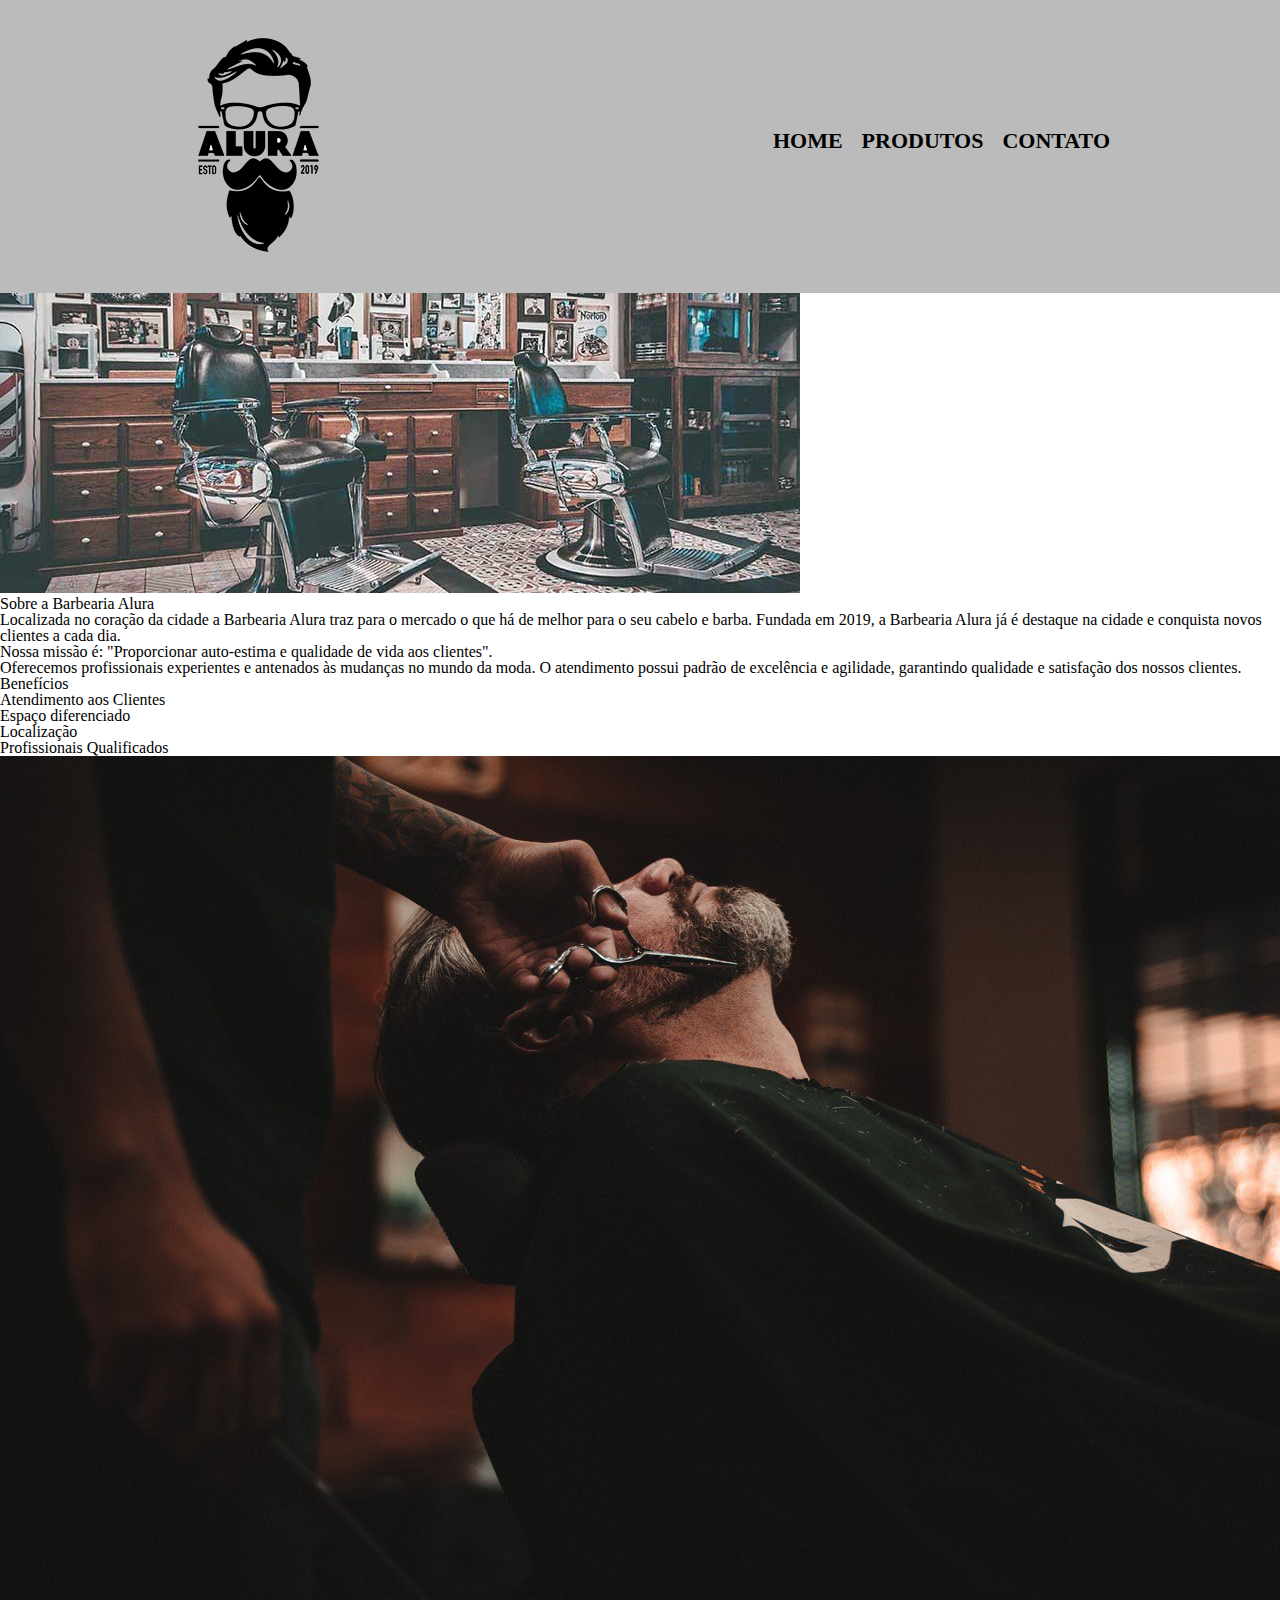
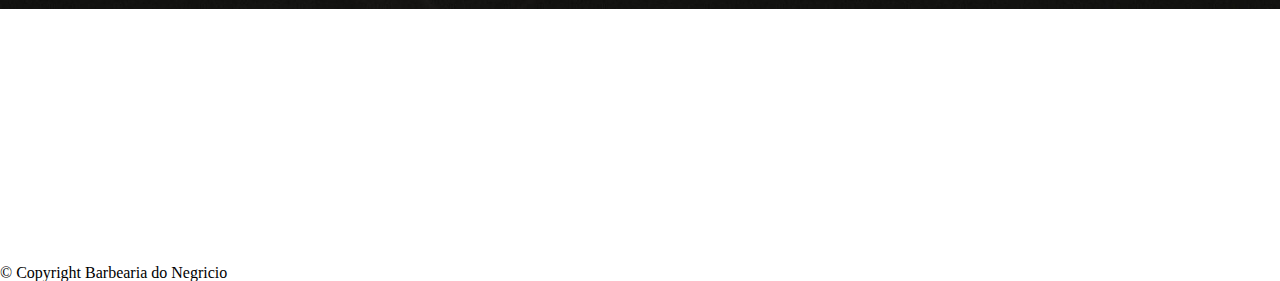
==== index.html @ 912e9f43 "Add files via upload" ====
<!DOCTYPE html>
<html lang="pt-br">
	<head>
		<meta charset="UTF-8">
		<title>Barbearia Alura</title>
		<link rel="stylesheet" href="reset.css">
		<link rel="stylesheet" href="style.css">
	</head>

	<body>
		<header>
			<div class="caixa">
				<h1><img src="./imagens/logo.png"></h1>

				<nav>
					<ul>
						<li><a href="index.html">Home</a></li>
						<li><a href="produtos.html">Produtos</a></li>
						<li><a href="contato.html">Contato</a></li>
					</ul>
				</nav>
			</div>
		</header>
		<img id="banner" src="./imagens/banner.jpg">
		<div class="principal">
			<h2 class="tituloC">Sobre a Barbearia Alura</h2>
	 
			<p>Localizada no coração da cidade a <b>Barbearia Alura</b> traz para o mercado o que há de melhor para o seu cabelo e barba. Fundada em 2019, a Barbearia Alura já é destaque na cidade e conquista novos clientes a cada dia.</p>

			<p id="missao"><em>Nossa missão é: <b>"Proporcionar auto-estima e qualidade de vida aos clientes"</b>.</em></p>

			<p>Oferecemos profissionais experientes e antenados às mudanças no mundo da moda. O atendimento possui padrão de excelência e agilidade, garantindo qualidade e satisfação dos nossos clientes.</p>
		</div>

		<div class="beneficios">
			<h3 class="tituloC">Benefícios</h3>

			<ul>
				<li class="itens">Atendimento aos Clientes</li>
				<li class="itens">Espaço diferenciado</li>
				<li class="itens">Localização</li>
				<li class="itens">Profissionais Qualificados</li>
			</ul>

			<img src="./imagens/beneficios.jpg" class="imgbeneficios">
		</div>
		<footer>
			<img src="imagens/logo-branco.png">
			<p class="copyright">&copy; Copyright Barbearia do Negricio</p>
		</footer>
	</body>
</html>
---- style.css ----
header {
	background: #BBBBBB;
	padding: 20px 0;
}

.caixa {
	position: relative;
	width: 940px;
	margin: 0 auto;
}

nav {
	position: absolute;
	top: 110px;
	right: 0;
}

nav li {
	display: inline;
	margin: 0 0 0 15px;
}

nav a {
	text-transform: uppercase;
	color: #000000;
	font-weight: bold;
	font-size: 22px;
	text-decoration: none;
}

nav a:hover {
	color: #C78C19;
	text-decoration: underline;
}

.produtos {
	width: 940px;
	margin: 0 auto;
	padding: 50px 0;
}

.produtos li {
	display: inline-block;
	text-align: center;
	width: 30%;
	vertical-align: top;
	margin: 0 1.5%;
	padding: 30px 20px;
	box-sizing: border-box;
	border: 2px solid #000000;
	border-radius: 10px;
}

.produtos li:hover {
	border-color: #C78C19;
}

.produtos li:active {
	border-color: #088C19;	
}

.produtos li:hover h2 {
	font-size: 34px;
}

.produtos h2 {
	font-size: 30px;
	font-weight: bold;
}

.produto-descricao {
	font-size: 18px;
}

.produto-preco {
	font-size: 22px;
	font-weight: bold;
	margin-top: 10px;
}

main{
	width: 940px;
	margin: 0 auto;

}

form{
	margin: 40px;

}

form label, form legend{
	display: block;
	font-size: 20px;
	margin: 0 0 10px;
}

.inputpadrao {
	display: block;
	margin:  0 0 20px;
	padding: 10px 25px;
	width: 50%;
}

.checkbox {
	margin: 20px 0;
}

.Enviar {
	width: 40%;
	padding: 15px 0;
	background: orange;
	color: white;
	font-weight: bold;
	font-size: 18px;
	border: none;
	border-radius: 5px;
	transition: 1s all;
	cursor: pointer;
}

.Enviar:hover{
	background: red;
	transform: scale(1.2);
	
}

table {
    margin: 20px 0 40px;
}

thead {
    background: #555555;
    color: white;
    font-weight: bold;
}

td, th {
    border: 1px solid #000000;
    padding: 8px 15px;
}
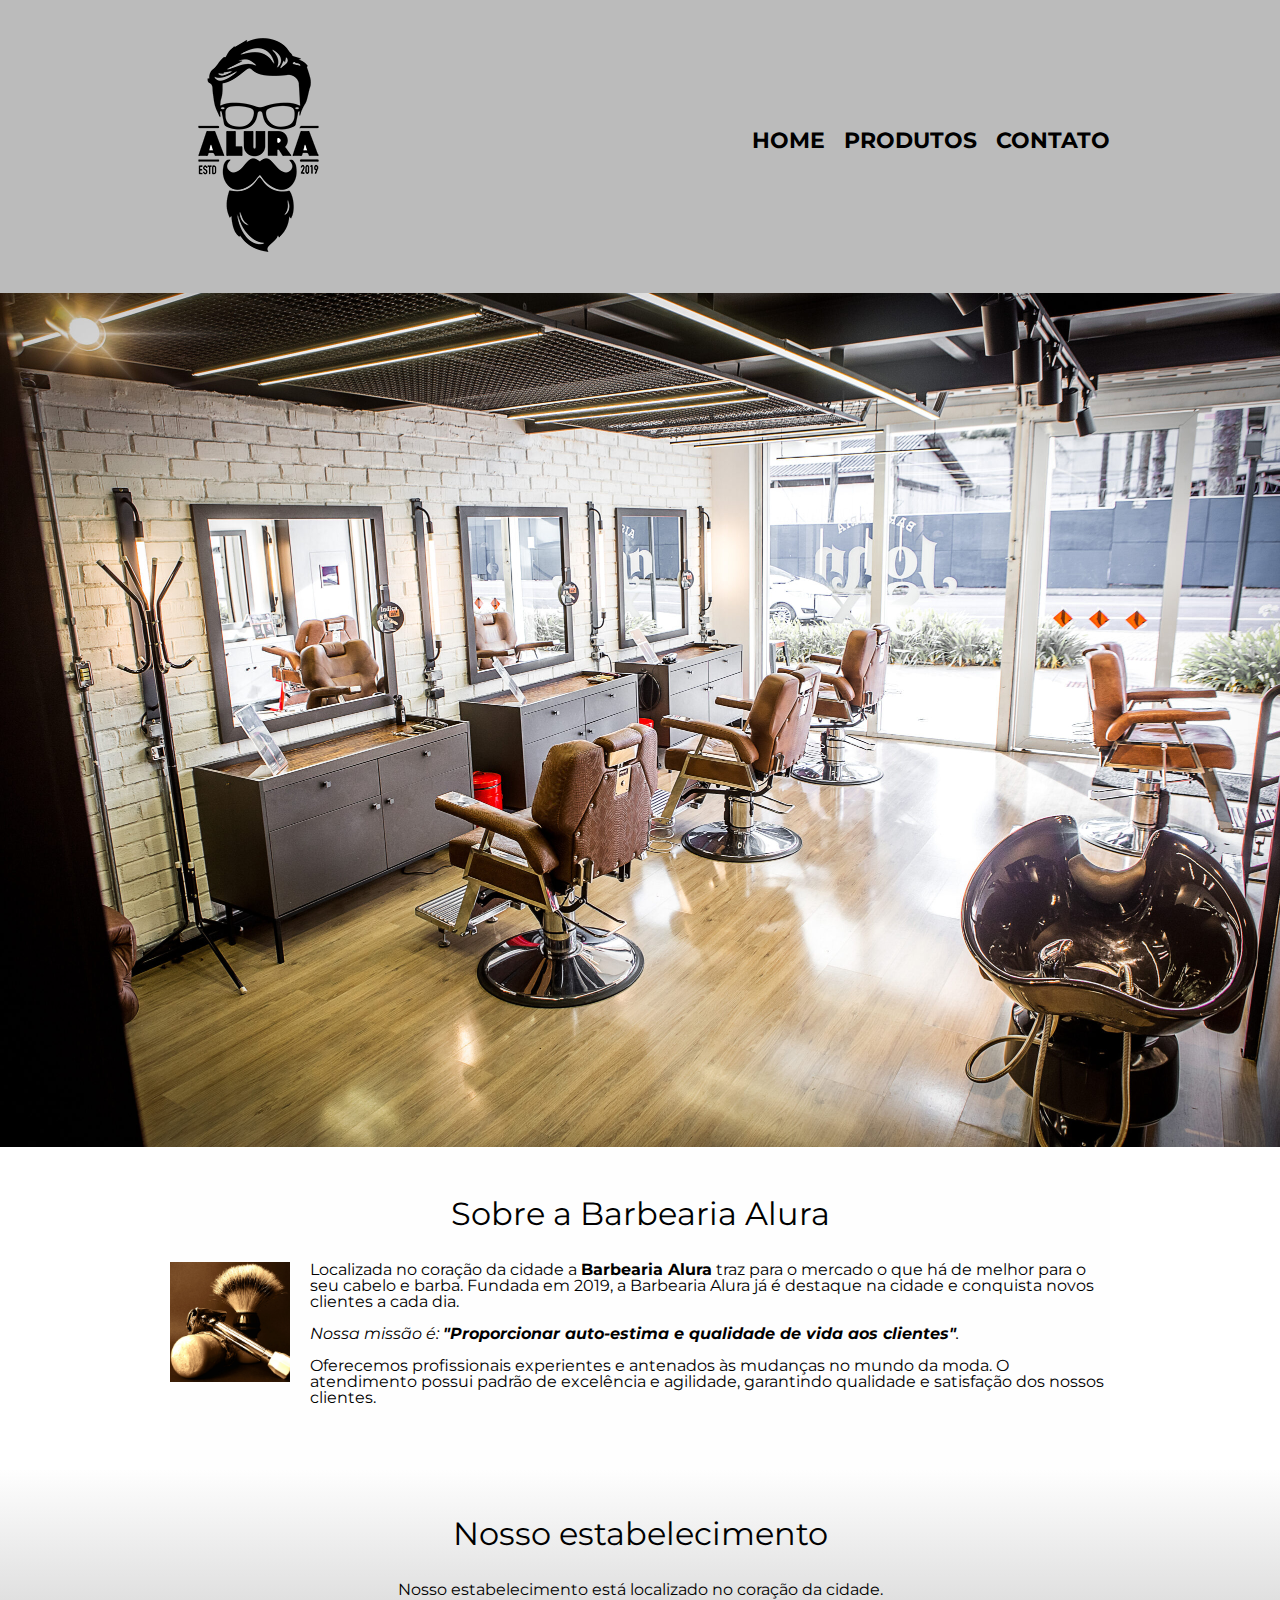
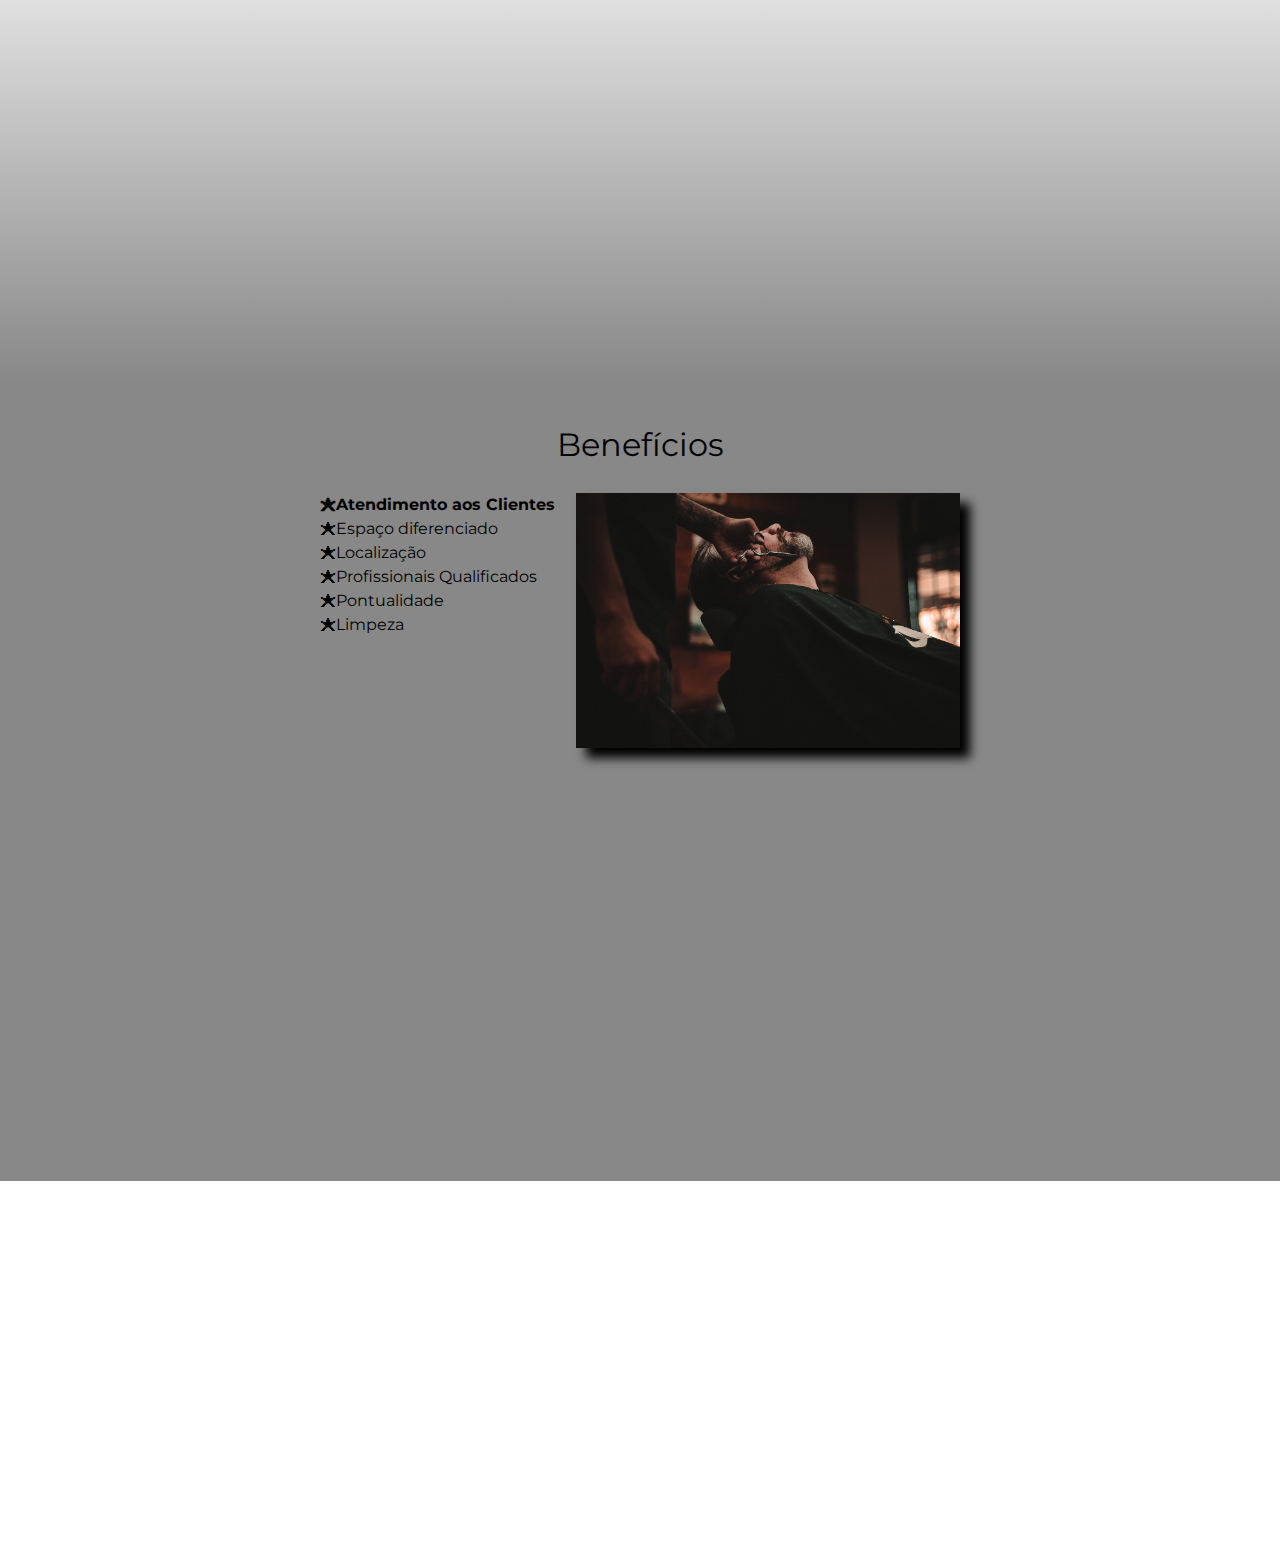
==== commit 0f521ddd: "Add files via upload" ====
--- a/index.html
+++ b/index.html
@@ -1,52 +1,96 @@
 <!DOCTYPE html>
 <html lang="pt-br">
 	<head>
+
 		<meta charset="UTF-8">
+		<meta name="viewport" content="width=device-width">
 		<title>Barbearia Alura</title>
+
 		<link rel="stylesheet" href="reset.css">
 		<link rel="stylesheet" href="style.css">
+		<link href="https://fonts.googleapis.com/css?family=Montserrat&display=swap" rel="stylesheet">
+	
 	</head>
 
 	<body>
+
 		<header>
+
 			<div class="caixa">
 				<h1><img src="./imagens/logo.png"></h1>
 
 				<nav>
+
 					<ul>
 						<li><a href="index.html">Home</a></li>
 						<li><a href="produtos.html">Produtos</a></li>
 						<li><a href="contato.html">Contato</a></li>
 					</ul>
+
 				</nav>
+
 			</div>
+
 		</header>
-		<img id="banner" src="./imagens/banner.jpg">
-		<div class="principal">
-			<h2 class="tituloC">Sobre a Barbearia Alura</h2>
-	 
-			<p>Localizada no coração da cidade a <b>Barbearia Alura</b> traz para o mercado o que há de melhor para o seu cabelo e barba. Fundada em 2019, a Barbearia Alura já é destaque na cidade e conquista novos clientes a cada dia.</p>
 
-			<p id="missao"><em>Nossa missão é: <b>"Proporcionar auto-estima e qualidade de vida aos clientes"</b>.</em></p>
+		<img class="banner" src="./imagens/novobanner.jpeg">
 
-			<p>Oferecemos profissionais experientes e antenados às mudanças no mundo da moda. O atendimento possui padrão de excelência e agilidade, garantindo qualidade e satisfação dos nossos clientes.</p>
-		</div>
+		<main>
 
-		<div class="beneficios">
-			<h3 class="tituloC">Benefícios</h3>
+			<section class="principal">
 
-			<ul>
-				<li class="itens">Atendimento aos Clientes</li>
-				<li class="itens">Espaço diferenciado</li>
-				<li class="itens">Localização</li>
-				<li class="itens">Profissionais Qualificados</li>
-			</ul>
+				<h2 class="titulo-principal">Sobre a Barbearia Alura</h2>
 
-			<img src="./imagens/beneficios.jpg" class="imgbeneficios">
-		</div>
+				<img class="utensilios" src="./imagens/utensilios.jpg" alt="Utensilios de um barbeiro.">
+		 
+				<p>Localizada no coração da cidade a <strong>Barbearia Alura</strong> traz para o mercado o que há de melhor para o seu cabelo e barba. Fundada em 2019, a Barbearia Alura já é destaque na cidade e conquista novos clientes a cada dia.</p>
+
+				<p id="missao"><em>Nossa missão é: <strong>"Proporcionar auto-estima e qualidade de vida aos clientes"</strong>.</em></p>
+
+				<p>Oferecemos profissionais experientes e antenados às mudanças no mundo da moda. O atendimento possui padrão de excelência e agilidade, garantindo qualidade e satisfação dos nossos clientes.</p>
+			
+			</section>
+
+			<section class="mapa">
+
+				<h3 class="titulo-principal">Nosso estabelecimento</h3>
+				<p>Nosso estabelecimento está localizado no coração da cidade.</p>
+
+				<div class="mapa-conteudo">
+					<iframe src="https://www.google.com/maps/embed?pb=!1m18!1m12!1m3!1d3656.4483278365396!2d-46.63466568562861!3d-23.588249068469487!2m3!1f0!2f0!3f0!3m2!1i1024!2i768!4f13.1!3m3!1m2!1s0x94ce5a2b2ed7f3a1%3A0xab35da2f5ca62674!2sCaelum!5e0!3m2!1spt-BR!2sbr!4v1568814489656!5m2!1spt-BR!2sbr" width="100%" height="300" frameborder="0" style="border:0;" allowfullscreen=""></iframe>
+				</div>
+
+			</section>
+
+			<section class="beneficios">
+
+				<h3 class="titulo-principal">Benefícios</h3>
+
+				<div class="conteudo-beneficios">
+					<ul class="lista-beneficios">
+						<li class="itens">Atendimento aos Clientes</li>
+						<li class="itens">Espaço diferenciado</li>
+						<li class="itens">Localização</li>
+						<li class="itens">Profissionais Qualificados</li>
+						<li class="itens">Pontualidade</li>
+						<li class="itens">Limpeza</li>
+					</ul><img src="./imagens/beneficios.jpg" class="imagem-beneficios">
+				</div>
+
+				<div class="video">
+					<iframe width="100%" height="315" src="https://www.youtube.com/embed/wcVVXUV0YUY" frameborder="0" allow="accelerometer; autoplay; encrypted-media; gyroscope; picture-in-picture" allowfullscreen></iframe>
+				</div>
+
+			</section>
+		</main>
+
 		<footer>
-			<img src="imagens/logo-branco.png">
-			<p class="copyright">&copy; Copyright Barbearia do Negricio</p>
+
+			<img src="./imagens/logo-branco.png">
+			<p class="copyright">&copy; Copyright Barbearia Alura - 2019</p>
+		
 		</footer>
+	
 	</body>
-</html>+
+	</html>--- a/style.css
+++ b/style.css
@@ -1,3 +1,7 @@
+body {
+	font-family: 'Montserrat', sans-serif;
+}
+
 header {
 	background: #BBBBBB;
 	padding: 20px 0;
@@ -78,26 +82,32 @@
 	margin-top: 10px;
 }
 
-main{
-	width: 940px;
-	margin: 0 auto;
-
-}
-
-form{
-	margin: 40px;
-
-}
-
-form label, form legend{
-	display: block;
+footer {
+	text-align: center;
+	background: url("bg.jpg");
+	padding: 40px 0;
+}
+
+.copyright {
+	color: #FFFFFF;
+	font-size: 13px;
+	margin: 20px 0 0;
+}
+
+
+form {
+	margin: 40px 0;
+}
+
+form label, form legend {
+	display:block;
 	font-size: 20px;
 	margin: 0 0 10px;
 }
 
 .inputpadrao {
 	display: block;
-	margin:  0 0 20px;
+	margin: 0 0 20px;
 	padding: 10px 25px;
 	width: 50%;
 }
@@ -106,8 +116,8 @@
 	margin: 20px 0;
 }
 
-.Enviar {
-	width: 40%;
+.enviar {
+	width:40%;
 	padding: 15px 0;
 	background: orange;
 	color: white;
@@ -119,24 +129,137 @@
 	cursor: pointer;
 }
 
-.Enviar:hover{
-	background: red;
+.enviar:hover {
+	background: darkorange;
 	transform: scale(1.2);
-	
 }
 
 table {
-    margin: 20px 0 40px;
+	margin: 20px 0 40px;
 }
 
 thead {
-    background: #555555;
-    color: white;
-    font-weight: bold;
+	background: #555555;
+	color: white;
+	font-weight: bold;
 }
 
 td, th {
-    border: 1px solid #000000;
-    padding: 8px 15px;
-}
-
+	border: 1px solid #000000;
+	padding: 8px 15px;
+}
+
+
+/* css da página inicial */
+.banner {
+	width:100%;
+}
+
+.titulo-principal {
+	text-align: center;
+	font-size: 2em;
+	margin: 0 0 1em;
+	clear: left;
+}
+
+.principal {
+	padding: 3em 0;
+	background: #FEFEFE;
+	width: 940px;
+	margin: 0 auto;
+}
+
+.principal p {
+	margin: 0 0 1em;
+}
+
+.principal strong {
+	font-weight: bold;
+}
+
+.principal em {
+	font-style: italic;
+}
+
+.utensilios {
+	width: 120px;
+	float: left;
+	margin: 0 20px 20px 0;
+}
+
+.mapa {
+	padding: 3em 0;
+	background: linear-gradient(#FEFEFE, #888888);
+}
+
+.mapa-conteudo {
+	width: 940px;
+	margin: 0 auto;
+}
+
+.mapa p {
+	margin: 0 0 2em;
+	text-align: center;
+}
+
+.beneficios {
+	padding: 3em 0;
+	background: #888888;
+}
+
+.conteudo-beneficios {
+	width: 640px;
+	margin: 0 auto;
+}
+
+.lista-beneficios {
+	width: 40%;
+	display: inline-block;
+	vertical-align: top;
+}
+
+.itens {
+	line-height: 1.5;
+}
+
+.itens:first-child {
+	font-weight: bold;
+}
+
+.itens:before {
+	content: "🟊";
+}
+
+.imagem-beneficios {
+	width: 60%;
+	opacity: 1;
+	transition: 400ms;
+	box-shadow: 10px 10px 10px 0 #000000;
+}
+
+.imagem-beneficios:hover {
+	opacity: 0.3;
+}
+
+.video {
+	width: 560px;
+	margin: 2em auto;
+}
+
+@media screen and (max-width: 480px) {
+	.caixa, .principal, .conteudo-beneficios, .mapa-conteudo, .video {
+		width: auto;
+	}
+
+	h1 {
+		text-align: center;
+	}
+
+	nav {
+		position: static;
+	}
+
+	.lista-beneficios, .imagem-beneficios {
+		width: 100%;
+	}
+}